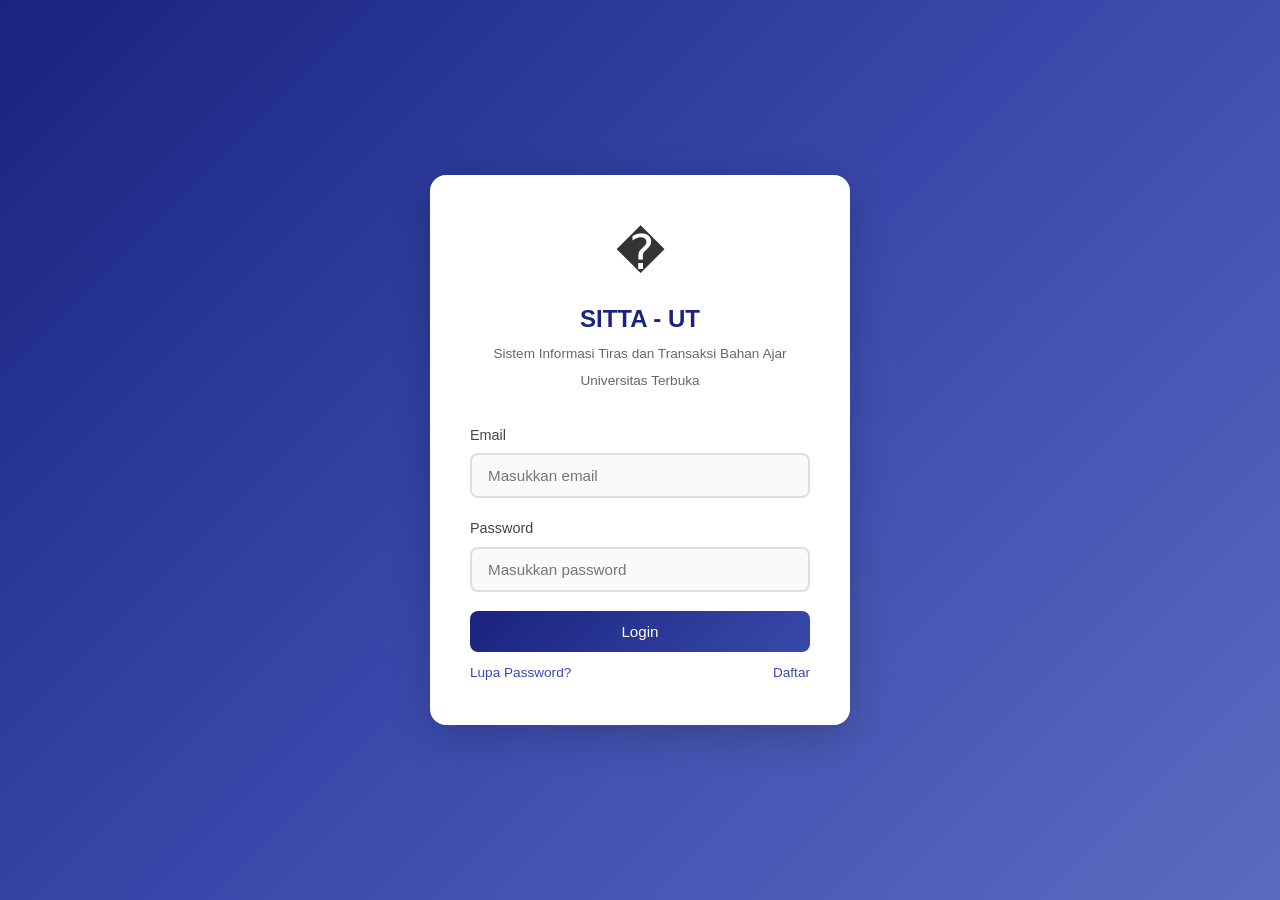
==== dashboard.html @ 1fba990d "feat(ui): implement authentication and dashboard for SITTA system Initialize the core frontend struc" ====
<!DOCTYPE html>
<html lang="id">
<head>
  <meta charset="UTF-8">
  <meta name="viewport" content="width=device-width, initial-scale=1.0">
  <title>Dashboard - SITTA Universitas Terbuka</title>
  <link rel="stylesheet" href="css/style.css">
</head>
<body>
  <header>
    <h1><span class="logo-icon">📘</span> SITTA - Universitas Terbuka</h1>
    <div class="user-info">
      <span id="displayNama">-</span>
      <button class="btn-logout" id="btnLogout">Logout</button>
    </div>
  </header>

  <div class="container">
    <div class="greeting-banner" id="greetingBanner">
      <h2 id="greetingText">Selamat ...,</h2>
      <p id="greetingNama">Selamat datang di Sistem Informasi Tiras dan Transaksi Bahan Ajar</p>
    </div>

    <div class="dashboard-grid">
      <div class="menu-card" onclick="window.location.href='stok.html'">
        <div class="menu-icon">📚</div>
        <h3>Informasi Bahan Ajar</h3>
        <p>Lihat informasi stok dan detail bahan ajar</p>
      </div>

      <div class="menu-card" onclick="window.location.href='tracking.html'">
        <div class="menu-icon">📦</div>
        <h3>Tracking Pengiriman</h3>
        <p>Lacak status pengiriman bahan ajar</p>
      </div>

      <div class="menu-card" id="menuLaporan">
        <div class="menu-icon">📊</div>
        <h3>Laporan</h3>
        <p>Lihat laporan bahan ajar</p>
        <div class="sub-menu" id="submenuLaporan">
          <a href="#" onclick="alert('Fitur Monitoring Progress DO Bahan Ajar (dalam pengembangan)'); return false;">📋 Monitoring Progress DO Bahan Ajar</a>
          <a href="#" onclick="alert('Fitur Rekap Bahan Ajar (dalam pengembangan)'); return false;">📑 Rekap Bahan Ajar</a>
        </div>
      </div>

      <div class="menu-card" onclick="alert('Fitur Histori Transaksi Bahan Ajar (dalam pengembangan)');">
        <div class="menu-icon">🕐</div>
        <h3>Histori Transaksi Bahan Ajar</h3>
        <p>Riwayat transaksi pemesanan bahan ajar</p>
      </div>
    </div>
  </div>

  <script src="js/dashboard.js"></script>
</body>
</html>
---- css/style.css ----
/* ========== RESET & GLOBAL ========== */
*, *::before, *::after {
  margin: 0;
  padding: 0;
  box-sizing: border-box;
}

body {
  font-family: 'Segoe UI', Tahoma, Geneva, Verdana, sans-serif;
  background: linear-gradient(135deg, #e8f0fe 0%, #f5f7fa 100%);
  min-height: 100vh;
  color: #333;
  line-height: 1.6;
}

a {
  text-decoration: none;
  color: inherit;
}

/* ========== HEADER ========== */
header {
  background: linear-gradient(135deg, #1a237e, #283593);
  color: white;
  padding: 1rem 2rem;
  display: flex;
  justify-content: space-between;
  align-items: center;
  box-shadow: 0 2px 10px rgba(0,0,0,0.2);
  position: sticky;
  top: 0;
  z-index: 100;
}

header h1 {
  font-size: 1.4rem;
  font-weight: 600;
  display: flex;
  align-items: center;
  gap: 10px;
}

header h1 .logo-icon {
  font-size: 1.8rem;
}

header .user-info {
  display: flex;
  align-items: center;
  gap: 15px;
  font-size: 0.9rem;
}

header .user-info span {
  opacity: 0.9;
}

.btn-logout {
  background: rgba(255,255,255,0.15);
  color: white;
  border: 1px solid rgba(255,255,255,0.3);
  padding: 0.4rem 1rem;
  border-radius: 6px;
  cursor: pointer;
  font-size: 0.85rem;
  transition: all 0.3s;
}

.btn-logout:hover {
  background: rgba(255,255,255,0.25);
}

/* ========== CONTAINER ========== */
.container {
  max-width: 1200px;
  margin: 2rem auto;
  padding: 0 1.5rem;
}

/* ========== CARD ========== */
.card {
  background: white;
  border-radius: 12px;
  padding: 2rem;
  box-shadow: 0 4px 20px rgba(0,0,0,0.08);
  margin-bottom: 1.5rem;
  border: 1px solid #e8ecf1;
}

.card-title {
  font-size: 1.3rem;
  font-weight: 600;
  color: #1a237e;
  margin-bottom: 1.5rem;
  padding-bottom: 0.8rem;
  border-bottom: 2px solid #e8ecf1;
}

/* ========== LOGIN PAGE ========== */
.login-page {
  display: flex;
  justify-content: center;
  align-items: center;
  min-height: 100vh;
  background: linear-gradient(135deg, #1a237e 0%, #3949ab 50%, #5c6bc0 100%);
  padding: 1rem;
}

.login-card {
  background: white;
  border-radius: 16px;
  padding: 2.5rem;
  width: 100%;
  max-width: 420px;
  box-shadow: 0 10px 40px rgba(0,0,0,0.2);
}

.login-card .logo-area {
  text-align: center;
  margin-bottom: 2rem;
}

.login-card .logo-area .logo-icon {
  font-size: 3rem;
}

.login-card .logo-area h2 {
  color: #1a237e;
  font-size: 1.5rem;
  margin-top: 0.5rem;
}

.login-card .logo-area p {
  color: #666;
  font-size: 0.85rem;
  margin-top: 0.3rem;
}

/* ========== FORM ========== */
.form-group {
  margin-bottom: 1.2rem;
}

.form-group label {
  display: block;
  font-weight: 500;
  margin-bottom: 0.4rem;
  font-size: 0.9rem;
  color: #444;
}

.form-group input,
.form-group select {
  width: 100%;
  padding: 0.75rem 1rem;
  border: 2px solid #ddd;
  border-radius: 8px;
  font-size: 0.95rem;
  transition: all 0.3s;
  outline: none;
  background: #fafafa;
}

.form-group input:focus,
.form-group select:focus {
  border-color: #3949ab;
  background: white;
  box-shadow: 0 0 0 3px rgba(57,73,171,0.1);
}

.form-group input.error {
  border-color: #e53935;
  background: #fff5f5;
}

/* ========== BUTTONS ========== */
.btn {
  padding: 0.75rem 1.5rem;
  border: none;
  border-radius: 8px;
  font-size: 0.95rem;
  font-weight: 500;
  cursor: pointer;
  transition: all 0.3s;
  display: inline-flex;
  align-items: center;
  gap: 8px;
}

.btn-primary {
  background: linear-gradient(135deg, #1a237e, #3949ab);
  color: white;
  width: 100%;
  justify-content: center;
}

.btn-primary:hover {
  background: linear-gradient(135deg, #283593, #5c6bc0);
  transform: translateY(-1px);
  box-shadow: 0 4px 12px rgba(26,35,126,0.3);
}

.btn-secondary {
  background: #e8ecf1;
  color: #444;
}

.btn-secondary:hover {
  background: #d5dbe3;
}

.btn-success {
  background: linear-gradient(135deg, #2e7d32, #43a047);
  color: white;
}

.btn-success:hover {
  background: linear-gradient(135deg, #388e3c, #66bb6a);
  transform: translateY(-1px);
}

.btn-danger {
  background: linear-gradient(135deg, #c62828, #e53935);
  color: white;
}

.btn-danger:hover {
  background: linear-gradient(135deg, #d32f2f, #ef5350);
  transform: translateY(-1px);
}

.btn-sm {
  padding: 0.4rem 1rem;
  font-size: 0.85rem;
}

.btn-link {
  background: none;
  border: none;
  color: #3949ab;
  cursor: pointer;
  font-size: 0.85rem;
  padding: 0.3rem 0;
}

.btn-link:hover {
  text-decoration: underline;
  color: #1a237e;
}

.form-actions {
  display: flex;
  justify-content: space-between;
  align-items: center;
  margin-top: 0.5rem;
}

/* ========== MODAL ========== */
.modal-overlay {
  display: none;
  position: fixed;
  top: 0;
  left: 0;
  width: 100%;
  height: 100%;
  background: rgba(0,0,0,0.5);
  backdrop-filter: blur(4px);
  z-index: 1000;
  justify-content: center;
  align-items: center;
}

.modal-overlay.active {
  display: flex;
}

.modal-box {
  background: white;
  border-radius: 16px;
  padding: 2rem;
  width: 90%;
  max-width: 450px;
  box-shadow: 0 20px 60px rgba(0,0,0,0.3);
  animation: modalFadeIn 0.3s ease;
  max-height: 90vh;
  overflow-y: auto;
}

@keyframes modalFadeIn {
  from {
    opacity: 0;
    transform: scale(0.9) translateY(-20px);
  }
  to {
    opacity: 1;
    transform: scale(1) translateY(0);
  }
}

.modal-header {
  display: flex;
  justify-content: space-between;
  align-items: center;
  margin-bottom: 1.5rem;
  padding-bottom: 0.8rem;
  border-bottom: 2px solid #e8ecf1;
}

.modal-header h3 {
  font-size: 1.2rem;
  color: #1a237e;
}

.modal-close {
  background: none;
  border: none;
  font-size: 1.5rem;
  cursor: pointer;
  color: #999;
  padding: 0.2rem;
  line-height: 1;
  transition: color 0.3s;
}

.modal-close:hover {
  color: #333;
}

/* ========== DASHBOARD ========== */
.dashboard-grid {
  display: grid;
  grid-template-columns: repeat(auto-fit, minmax(280px, 1fr));
  gap: 1.5rem;
}

.menu-card {
  background: white;
  border-radius: 12px;
  padding: 2rem;
  text-align: center;
  box-shadow: 0 4px 15px rgba(0,0,0,0.06);
  border: 1px solid #e8ecf1;
  cursor: pointer;
  transition: all 0.3s ease;
}

.menu-card:hover {
  transform: translateY(-4px);
  box-shadow: 0 8px 25px rgba(26,35,126,0.15);
  border-color: #3949ab;
}

.menu-card .menu-icon {
  font-size: 2.5rem;
  margin-bottom: 1rem;
}

.menu-card h3 {
  color: #1a237e;
  font-size: 1.1rem;
  margin-bottom: 0.5rem;
}

.menu-card p {
  color: #777;
  font-size: 0.85rem;
}

.menu-card .sub-menu {
  margin-top: 1rem;
  padding-top: 1rem;
  border-top: 1px solid #e8ecf1;
  display: none;
}

.menu-card .sub-menu.active {
  display: block;
}

.menu-card .sub-menu a {
  display: block;
  padding: 0.6rem 1rem;
  color: #3949ab;
  border-radius: 6px;
  transition: background 0.3s;
  text-align: left;
}

.menu-card .sub-menu a:hover {
  background: #e8f0fe;
}

.greeting-banner {
  background: linear-gradient(135deg, #1a237e, #3949ab);
  color: white;
  border-radius: 12px;
  padding: 2rem;
  margin-bottom: 2rem;
  box-shadow: 0 4px 15px rgba(26,35,126,0.2);
}

.greeting-banner h2 {
  font-size: 1.8rem;
  font-weight: 600;
  margin-bottom: 0.3rem;
}

.greeting-banner p {
  opacity: 0.9;
  font-size: 1rem;
}

/* ========== TABLE ========== */
.table-container {
  overflow-x: auto;
}

table {
  width: 100%;
  border-collapse: collapse;
  font-size: 0.9rem;
}

table thead {
  background: linear-gradient(135deg, #1a237e, #283593);
  color: white;
}

table th {
  padding: 0.8rem 1rem;
  text-align: left;
  font-weight: 500;
  white-space: nowrap;
}

table td {
  padding: 0.75rem 1rem;
  border-bottom: 1px solid #e8ecf1;
}

table tbody tr:hover {
  background: #f5f7fa;
}

table tbody tr:nth-child(even) {
  background: #fafbfc;
}

table tbody tr:nth-child(even):hover {
  background: #f0f2f5;
}

/* ========== BADGE ========== */
.badge {
  display: inline-block;
  padding: 0.25rem 0.75rem;
  border-radius: 20px;
  font-size: 0.8rem;
  font-weight: 500;
}

.badge-diproses {
  background: #fff3e0;
  color: #e65100;
}

.badge-dikirim {
  background: #e3f2fd;
  color: #1565c0;
}

.badge-sampai {
  background: #e8f5e9;
  color: #2e7d32;
}

/* ========== PROGRESS BAR ========== */
.progress-container {
  margin: 1rem 0;
}

.progress-bar {
  height: 12px;
  background: #e8ecf1;
  border-radius: 10px;
  overflow: hidden;
  margin-top: 0.5rem;
}

.progress-fill {
  height: 100%;
  border-radius: 10px;
  transition: width 0.5s ease;
}

.progress-diproses {
  width: 33%;
  background: linear-gradient(90deg, #ff9800, #ffb74d);
}

.progress-dikirim {
  width: 66%;
  background: linear-gradient(90deg, #1976d2, #42a5f5);
}

.progress-sampai {
  width: 100%;
  background: linear-gradient(90deg, #388e3c, #66bb6a);
}

.progress-labels {
  display: flex;
  justify-content: space-between;
  font-size: 0.75rem;
  color: #888;
  margin-top: 0.3rem;
}

.progress-labels span.active {
  color: #1a237e;
  font-weight: 600;
}

/* ========== TRACKING RESULT ========== */
.tracking-result {
  display: none;
  margin-top: 1.5rem;
}

.tracking-result.active {
  display: block;
}

.detail-grid {
  display: grid;
  grid-template-columns: repeat(auto-fit, minmax(200px, 1fr));
  gap: 1rem;
  margin-top: 1rem;
}

.detail-item {
  padding: 1rem;
  background: #f5f7fa;
  border-radius: 8px;
}

.detail-item .label {
  font-size: 0.8rem;
  color: #888;
  margin-bottom: 0.3rem;
}

.detail-item .value {
  font-size: 1rem;
  font-weight: 500;
  color: #333;
}

/* ========== SEARCH BAR ========== */
.search-bar {
  display: flex;
  gap: 1rem;
  margin-bottom: 1.5rem;
}

.search-bar input {
  flex: 1;
  padding: 0.75rem 1rem;
  border: 2px solid #ddd;
  border-radius: 8px;
  font-size: 0.95rem;
  outline: none;
  transition: all 0.3s;
}

.search-bar input:focus {
  border-color: #3949ab;
  box-shadow: 0 0 0 3px rgba(57,73,171,0.1);
}

.search-bar .btn {
  flex-shrink: 0;
}

/* ========== ADD STOK FORM ========== */
.add-stok-form {
  display: none;
  grid-template-columns: repeat(auto-fit, minmax(150px, 1fr));
  gap: 1rem;
  padding: 1rem;
  background: #f5f7fa;
  border-radius: 8px;
  margin-bottom: 1rem;
  align-items: end;
}

.add-stok-form.active {
  display: grid;
}

.add-stok-form .form-group {
  margin-bottom: 0;
}

/* ========== ALERT ========== */
.alert {
  padding: 1rem;
  border-radius: 8px;
  margin-bottom: 1rem;
  display: flex;
  align-items: center;
  gap: 10px;
  font-size: 0.9rem;
}

.alert-danger {
  background: #ffebee;
  color: #c62828;
  border: 1px solid #ffcdd2;
}

.alert-success {
  background: #e8f5e9;
  color: #2e7d32;
  border: 1px solid #c8e6c9;
}

.alert-info {
  background: #e3f2fd;
  color: #1565c0;
  border: 1px solid #bbdefb;
}

/* ========== BACK LINK ========== */
.back-link {
  display: inline-flex;
  align-items: center;
  gap: 5px;
  color: #3949ab;
  font-size: 0.9rem;
  margin-bottom: 1rem;
  transition: color 0.3s;
}

.back-link:hover {
  color: #1a237e;
}

/* ========== EMPTY STATE ========== */
.empty-state {
  text-align: center;
  padding: 3rem 1rem;
  color: #999;
}

.empty-state .empty-icon {
  font-size: 3rem;
  margin-bottom: 1rem;
}

/* ========== RESPONSIVE ========== */
@media (max-width: 768px) {
  header {
    padding: 0.8rem 1rem;
    flex-direction: column;
    gap: 0.5rem;
    text-align: center;
  }

  header h1 {
    font-size: 1.1rem;
  }

  .container {
    padding: 0 1rem;
    margin: 1rem auto;
  }

  .card {
    padding: 1.2rem;
  }

  .login-card {
    padding: 1.5rem;
  }

  .dashboard-grid {
    grid-template-columns: 1fr;
  }

  .search-bar {
    flex-direction: column;
  }

  .add-stok-form {
    grid-template-columns: 1fr;
  }

  .detail-grid {
    grid-template-columns: 1fr 1fr;
  }

  .greeting-banner h2 {
    font-size: 1.3rem;
  }
}

@media (max-width: 480px) {
  .detail-grid {
    grid-template-columns: 1fr;
  }
}
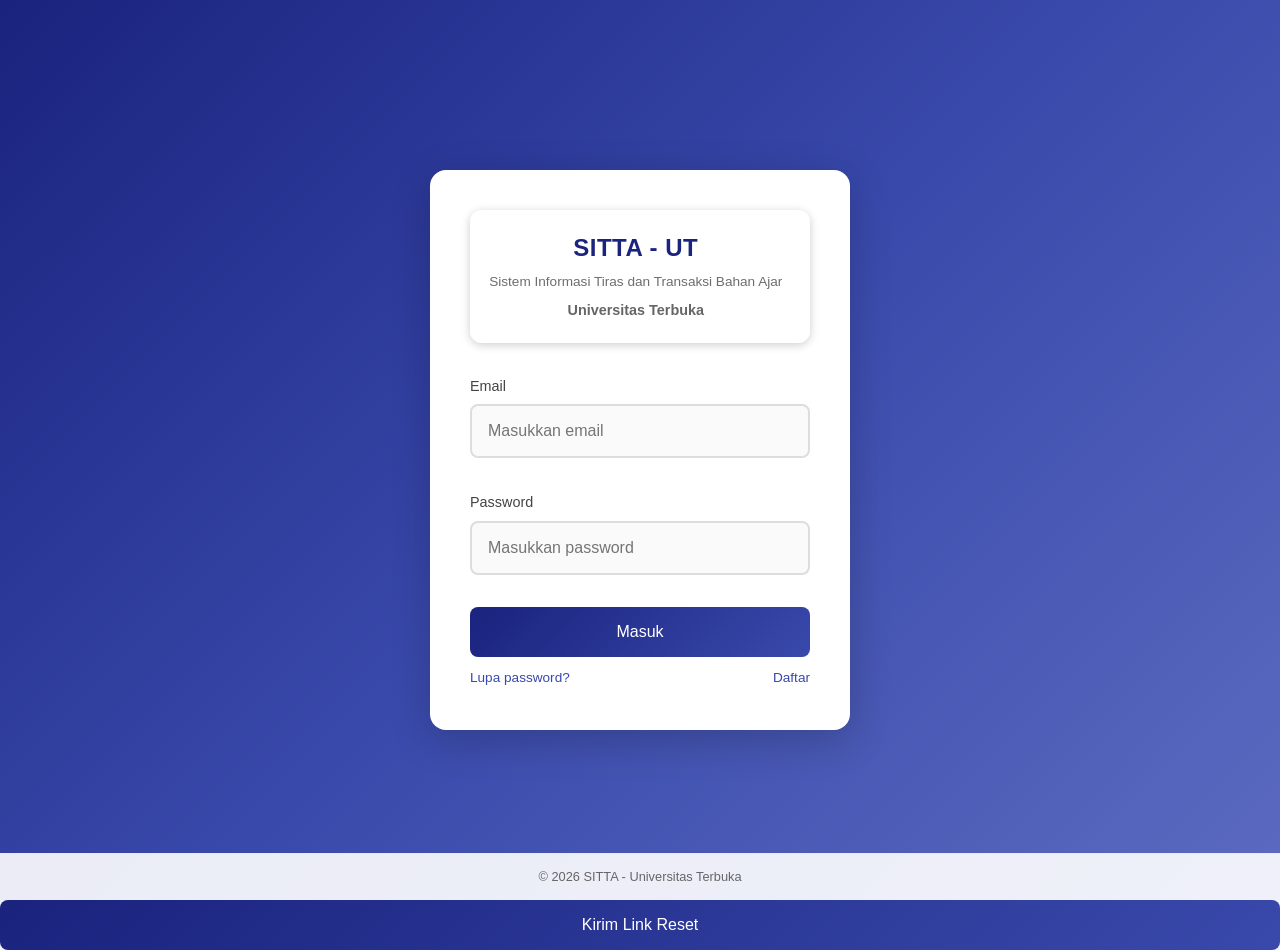
==== commit 0e04121c: "feat(ui): enhance user interface and implement dark mode - Implement dark mode toggle with localStor" ====
--- a/dashboard.html
+++ b/dashboard.html
@@ -6,51 +6,56 @@
   <title>Dashboard - SITTA Universitas Terbuka</title>
   <link rel="stylesheet" href="css/style.css">
 </head>
-<body>
+<body class="dark-mode-ready">
   <header>
     <h1><span class="logo-icon">📘</span> SITTA - Universitas Terbuka</h1>
-    <div class="user-info">
+    <nav class="user-info">
       <span id="displayNama">-</span>
+      <button class="btn-icon" id="btnDarkMode" title="Mode Gelap">🌙</button>
       <button class="btn-logout" id="btnLogout">Logout</button>
-    </div>
+    </nav>
   </header>
 
-  <div class="container">
-    <div class="greeting-banner" id="greetingBanner">
+  <main class="container">
+    <section class="greeting-banner" id="greetingBanner">
       <h2 id="greetingText">Selamat ...,</h2>
       <p id="greetingNama">Selamat datang di Sistem Informasi Tiras dan Transaksi Bahan Ajar</p>
-    </div>
+    </section>
 
-    <div class="dashboard-grid">
-      <div class="menu-card" onclick="window.location.href='stok.html'">
+    <section class="dashboard-grid" id="menuGrid">
+      <article class="menu-card" onclick="window.location.href='stok.html'" tabindex="0" role="button" aria-label="Informasi Bahan Ajar">
         <div class="menu-icon">📚</div>
         <h3>Informasi Bahan Ajar</h3>
         <p>Lihat informasi stok dan detail bahan ajar</p>
-      </div>
+      </article>
 
-      <div class="menu-card" onclick="window.location.href='tracking.html'">
+      <article class="menu-card" onclick="window.location.href='tracking.html'" tabindex="0" role="button" aria-label="Tracking Pengiriman">
         <div class="menu-icon">📦</div>
         <h3>Tracking Pengiriman</h3>
         <p>Lacak status pengiriman bahan ajar</p>
-      </div>
+      </article>
 
-      <div class="menu-card" id="menuLaporan">
+      <article class="menu-card" id="menuLaporan" tabindex="0" role="button" aria-label="Laporan">
         <div class="menu-icon">📊</div>
         <h3>Laporan</h3>
         <p>Lihat laporan bahan ajar</p>
-        <div class="sub-menu" id="submenuLaporan">
+        <nav class="sub-menu" id="submenuLaporan">
           <a href="#" onclick="alert('Fitur Monitoring Progress DO Bahan Ajar (dalam pengembangan)'); return false;">📋 Monitoring Progress DO Bahan Ajar</a>
           <a href="#" onclick="alert('Fitur Rekap Bahan Ajar (dalam pengembangan)'); return false;">📑 Rekap Bahan Ajar</a>
-        </div>
-      </div>
+        </nav>
+      </article>
 
-      <div class="menu-card" onclick="alert('Fitur Histori Transaksi Bahan Ajar (dalam pengembangan)');">
+      <article class="menu-card" onclick="alert('Fitur Histori Transaksi Bahan Ajar (dalam pengembangan)');" tabindex="0" role="button" aria-label="Histori Transaksi">
         <div class="menu-icon">🕐</div>
         <h3>Histori Transaksi Bahan Ajar</h3>
         <p>Riwayat transaksi pemesanan bahan ajar</p>
-      </div>
-    </div>
-  </div>
+      </article>
+    </section>
+  </main>
+
+  <footer class="app-footer">
+    <p>&copy; 2026 SITTA - Universitas Terbuka</p>
+  </footer>
 
   <script src="js/dashboard.js"></script>
 </body>
--- a/css/style.css
+++ b/css/style.css
@@ -118,6 +118,30 @@
 .login-card .logo-area {
   text-align: center;
   margin-bottom: 2rem;
+  background: rgba(255,255,255,0.95);
+  padding: 1.2rem;
+  border-radius: 12px;
+}
+
+.login-card .logo-area .logo-content h2 {
+  font-size: 1.5rem;
+  font-weight: 700;
+  margin: 0 0 0.3rem 0;
+  letter-spacing: 0.5px;
+}
+
+.login-card .logo-area .logo-content p {
+  font-size: 0.85rem;
+  margin: 0.25rem 0;
+  opacity: 0.95;
+  line-height: 1.4;
+}
+
+.login-card .logo-area .logo-content .subtitle {
+  margin-top: 0.5rem;
+  font-size: 0.9rem;
+  font-weight: 600;
+  opacity: 1;
 }
 
 .login-card .logo-area .logo-icon {
@@ -138,7 +162,7 @@
 
 /* ========== FORM ========== */
 .form-group {
-  margin-bottom: 1.2rem;
+  margin-bottom: 0.75rem;
 }
 
 .form-group label {
@@ -152,10 +176,10 @@
 .form-group input,
 .form-group select {
   width: 100%;
-  padding: 0.75rem 1rem;
+  padding: 1rem 1rem;
   border: 2px solid #ddd;
   border-radius: 8px;
-  font-size: 0.95rem;
+  font-size: 1rem;
   transition: all 0.3s;
   outline: none;
   background: #fafafa;
@@ -175,10 +199,10 @@
 
 /* ========== BUTTONS ========== */
 .btn {
-  padding: 0.75rem 1.5rem;
+  padding: 1rem 1.5rem;
   border: none;
   border-radius: 8px;
-  font-size: 0.95rem;
+  font-size: 1rem;
   font-weight: 500;
   cursor: pointer;
   transition: all 0.3s;
@@ -301,29 +325,42 @@
   display: flex;
   justify-content: space-between;
   align-items: center;
-  margin-bottom: 1.5rem;
-  padding-bottom: 0.8rem;
-  border-bottom: 2px solid #e8ecf1;
+  margin-bottom: 0;
+  padding: 1.2rem 1.5rem;
+  background: linear-gradient(135deg, #1a237e, #283593);
+  border-radius: 16px 16px 0 0;
+  border-bottom: 3px solid #3949ab;
 }
 
 .modal-header h3 {
-  font-size: 1.2rem;
-  color: #1a237e;
+  font-size: 1.3rem;
+  color: white;
+  font-weight: 600;
+  margin: 0;
+  letter-spacing: 0.3px;
+  text-shadow: 0 1px 2px rgba(0,0,0,0.2);
 }
 
 .modal-close {
-  background: none;
-  border: none;
-  font-size: 1.5rem;
+  background: rgba(255,255,255,0.15);
+  border: 1px solid rgba(255,255,255,0.3);
+  font-size: 1.4rem;
   cursor: pointer;
-  color: #999;
-  padding: 0.2rem;
+  color: white;
+  padding: 0.4rem 0.7rem;
   line-height: 1;
-  transition: color 0.3s;
+  border-radius: 8px;
+  transition: all 0.3s;
 }
 
 .modal-close:hover {
-  color: #333;
+  background: rgba(255,255,255,0.25);
+  border-color: rgba(255,255,255,0.5);
+}
+
+/* Modal form spacing */
+.modal-box form {
+  padding-top: 1.5rem;
 }
 
 /* ========== DASHBOARD ========== */
@@ -580,6 +617,7 @@
 
 .search-bar .btn {
   flex-shrink: 0;
+  width: auto;
 }
 
 /* ========== ADD STOK FORM ========== */
@@ -658,6 +696,418 @@
   margin-bottom: 1rem;
 }
 
+/* ========== STUDENT INFO CARD ========== */
+.student-info-card {
+  background: linear-gradient(135deg, #1a237e, #283593);
+  color: white;
+  border-radius: 12px;
+  padding: 1.2rem 1.5rem;
+  margin-bottom: 1.5rem;
+}
+
+.student-info-row {
+  display: flex;
+  justify-content: space-between;
+  padding: 0.5rem 0;
+  border-bottom: 1px solid rgba(255,255,255,0.1);
+}
+
+.student-info-row:last-child {
+  border-bottom: none;
+}
+
+.student-info-row .info-label {
+  font-size: 0.85rem;
+  opacity: 0.85;
+}
+
+.student-info-row .info-value {
+  font-size: 0.9rem;
+  font-weight: 500;
+  text-align: right;
+}
+
+/* ========== LOCATION ARROW ========== */
+.location-arrow {
+  display: flex;
+  align-items: center;
+  justify-content: center;
+  gap: 1rem;
+  padding: 1rem;
+  background: #e8f0fe;
+  border-radius: 10px;
+  margin-bottom: 1.5rem;
+  font-weight: 600;
+}
+
+.location-arrow .location-from,
+.location-arrow .location-to {
+  font-size: 0.95rem;
+  color: #1a237e;
+}
+
+.location-arrow .arrow-symbol {
+  font-size: 1.5rem;
+  color: #3949ab;
+}
+
+/* ========== TIMELINE ========== */
+.section-subtitle {
+  font-size: 1rem;
+  font-weight: 600;
+  color: #1a237e;
+  margin-bottom: 1rem;
+}
+
+.timeline-container {
+  margin-bottom: 1.5rem;
+}
+
+.timeline {
+  position: relative;
+  padding-left: 2rem;
+}
+
+.timeline::before {
+  content: '';
+  position: absolute;
+  left: 8px;
+  top: 0;
+  bottom: 0;
+  width: 2px;
+  background: #ddd;
+}
+
+.timeline-item {
+  position: relative;
+  padding-bottom: 1.5rem;
+  display: flex;
+  gap: 1rem;
+}
+
+.timeline-item:last-child {
+  padding-bottom: 0;
+}
+
+.timeline-dot {
+  position: absolute;
+  left: -2rem;
+  top: 0.25rem;
+  width: 18px;
+  height: 18px;
+  border-radius: 50%;
+  background: #ddd;
+  border: 3px solid white;
+  z-index: 1;
+  flex-shrink: 0;
+}
+
+.timeline-item.active .timeline-dot {
+  background: #3949ab;
+  box-shadow: 0 0 0 3px rgba(57,73,171,0.2);
+}
+
+.timeline-content {
+  flex: 1;
+}
+
+.timeline-lokasi {
+  font-size: 0.9rem;
+  font-weight: 500;
+  color: #333;
+}
+
+.timeline-waktu {
+  font-size: 0.8rem;
+  color: #888;
+  margin-top: 0.2rem;
+}
+
+/* ========== SECTION TITLE ========== */
+.section-subtitle {
+  font-size: 1rem;
+  font-weight: 600;
+  color: #1a237e;
+  margin-bottom: 1rem;
+}
+
+/* ========== ERROR TEXT ========== */
+.error-text {
+  display: block;
+  color: #e53935;
+  font-size: 0.78rem;
+  margin-top: 0.3rem;
+  min-height: 1rem;
+}
+
+/* ========== BTN ICON ========== */
+.btn-icon {
+  background: rgba(255,255,255,0.15);
+  border: 1px solid rgba(255,255,255,0.3);
+  color: white;
+  width: 36px;
+  height: 36px;
+  border-radius: 50%;
+  cursor: pointer;
+  font-size: 1.1rem;
+  display: flex;
+  align-items: center;
+  justify-content: center;
+  transition: all 0.3s;
+}
+
+.btn-icon:hover {
+  background: rgba(255,255,255,0.25);
+  transform: scale(1.1);
+}
+
+/* ========== APP FOOTER ========== */
+.app-footer {
+  position: fixed;
+  bottom: 0;
+  width: 100%;
+  text-align: center;
+  padding: 0.8rem;
+  color: #666;
+  font-size: 0.8rem;
+  background: rgba(255,255,255,0.9);
+  border-top: 1px solid #e8ecf1;
+  z-index: 1000;
+}
+
+/* ========== STOK TOOLBAR ========== */
+.stok-toolbar {
+  display: flex;
+  gap: 1rem;
+  margin-bottom: 1.5rem;
+  align-items: center;
+  flex-wrap: wrap;
+}
+
+.search-input {
+  flex: 1;
+  padding: 0.65rem 1rem;
+  border: 2px solid #ddd;
+  border-radius: 8px;
+  font-size: 0.9rem;
+  outline: none;
+  transition: all 0.3s;
+  min-width: 200px;
+}
+
+.search-input:focus {
+  border-color: #3949ab;
+  box-shadow: 0 0 0 3px rgba(57,73,171,0.1);
+}
+
+.stok-count {
+  font-size: 0.85rem;
+  color: #888;
+  white-space: nowrap;
+}
+
+/* ========== DARK MODE ========== */
+body.dark-mode {
+  background: #1a1a2e;
+  color: #e0e0e0;
+}
+
+body.dark-mode .card,
+body.dark-mode .login-card,
+body.dark-mode .menu-card {
+  background: #16213e;
+  border-color: #0f3460;
+  color: #e0e0e0;
+}
+
+body.dark-mode .card-title {
+  color: #90caf9;
+  border-bottom-color: #0f3460;
+}
+
+body.dark-mode .form-group input,
+body.dark-mode .form-group select,
+body.dark-mode .search-input,
+body.dark-mode .search-bar input {
+  background: #1a1a2e;
+  border-color: #0f3460;
+  color: #e0e0e0;
+}
+
+body.dark-mode .form-group input:focus,
+body.dark-mode .form-group select:focus,
+body.dark-mode .search-input:focus,
+body.dark-mode .search-bar input:focus {
+  border-color: #64b5f6;
+  background: #1a1a2e;
+}
+
+body.dark-mode table tbody tr:nth-child(even) {
+  background: #1a1a3e;
+}
+
+body.dark-mode table tbody tr:hover,
+body.dark-mode table tbody tr:nth-child(even):hover {
+  background: #1a2a4e;
+}
+
+body.dark-mode table td {
+  border-bottom-color: #0f3460;
+}
+
+body.dark-mode .detail-item {
+  background: #1a1a2e;
+}
+
+body.dark-mode .detail-item .value {
+  color: #e0e0e0;
+}
+
+body.dark-mode .location-arrow {
+  background: #0f3460;
+}
+
+body.dark-mode .location-arrow .location-from,
+body.dark-mode .location-arrow .location-to {
+  color: #90caf9;
+}
+
+body.dark-mode .location-arrow .arrow-symbol {
+  color: #64b5f6;
+}
+
+body.dark-mode .add-stok-form {
+  background: #1a1a3e;
+}
+
+body.dark-mode .modal-box {
+  background: #16213e;
+  color: #e0e0e0;
+}
+
+body.dark-mode .modal-header h3 {
+  color: #90caf9;
+}
+
+body.dark-mode .modal-header {
+  border-bottom-color: #0f3460;
+}
+
+body.dark-mode .app-footer {
+  background: #16213e;
+  border-top-color: #0f3460;
+  color: #888;
+}
+
+body.dark-mode .greeting-banner {
+  background: linear-gradient(135deg, #0f3460, #1a237e);
+}
+
+body.dark-mode table thead {
+  background: linear-gradient(135deg, #0f3460, #1a237e);
+}
+
+body.dark-mode .student-info-card {
+  background: linear-gradient(135deg, #0f3460, #16213e);
+}
+
+body.dark-mode .login-page {
+  background: linear-gradient(135deg, #0d0d2b 0%, #1a1a3e 50%, #16213e 100%);
+}
+
+body.dark-mode .logo-area p {
+  color: #aaa;
+}
+
+body.dark-mode .form-group label {
+  color: #ccc;
+}
+
+body.dark-mode .btn-secondary {
+  background: #1a1a3e;
+  color: #ccc;
+}
+
+body.dark-mode .btn-secondary:hover {
+  background: #2a2a4e;
+}
+
+body.dark-mode .back-link {
+  color: #64b5f6;
+}
+
+body.dark-mode .back-link:hover {
+  color: #90caf9;
+}
+
+body.dark-mode .greeting-banner p {
+  opacity: 0.8;
+}
+
+body.dark-mode .timeline::before {
+  background: #0f3460;
+}
+
+body.dark-mode .timeline-lokasi {
+  color: #ccc;
+}
+
+body.dark-mode .timeline-waktu {
+  color: #888;
+}
+
+body.dark-mode .timeline-dot {
+  background: #0f3460;
+  border-color: #16213e;
+}
+
+body.dark-mode .menu-card h3 {
+  color: #90caf9;
+}
+
+body.dark-mode .menu-card p {
+  color: #aaa;
+}
+
+body.dark-mode .menu-card .sub-menu a {
+  color: #64b5f6;
+}
+
+body.dark-mode .menu-card .sub-menu a:hover {
+  background: #1a2a4e;
+}
+
+/* ========== ENTRANCE ANIMATIONS ========== */
+.menu-card {
+  animation: fadeInUp 0.5s ease forwards;
+  opacity: 0;
+}
+
+.menu-card:nth-child(1) { animation-delay: 0.1s; }
+.menu-card:nth-child(2) { animation-delay: 0.2s; }
+.menu-card:nth-child(3) { animation-delay: 0.3s; }
+.menu-card:nth-child(4) { animation-delay: 0.4s; }
+
+@keyframes fadeInUp {
+  from {
+    opacity: 0;
+    transform: translateY(20px);
+  }
+  to {
+    opacity: 1;
+    transform: translateY(0);
+  }
+}
+
+.badge, .progress-fill {
+  animation: fadeIn 0.4s ease;
+}
+
+@keyframes fadeIn {
+  from { opacity: 0; }
+  to { opacity: 1; }
+}
+
 /* ========== RESPONSIVE ========== */
 @media (max-width: 768px) {
   header {
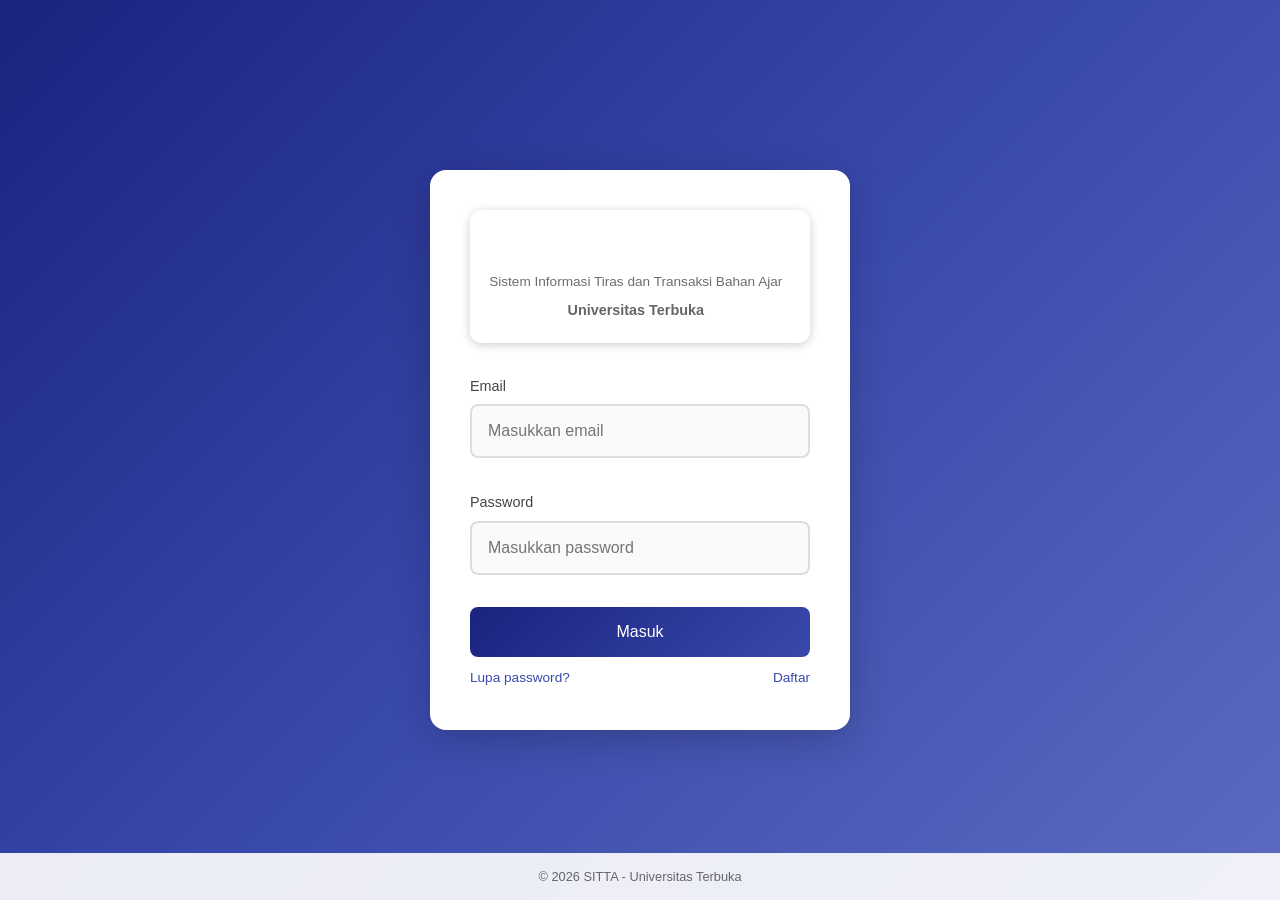
==== commit 55c610b2: "fix(stok): restore add stock form and table, add internal CSS example" ====
--- a/dashboard.html
+++ b/dashboard.html
@@ -5,10 +5,30 @@
   <meta name="viewport" content="width=device-width, initial-scale=1.0">
   <title>Dashboard - SITTA Universitas Terbuka</title>
   <link rel="stylesheet" href="css/style.css">
+  <!-- Contoh Penerapan Internal CSS (Sesuai Kriteria Penilaian CSS Tugas 1 UT: External, Internal, Inline) -->
+  <style>
+    .portal-tag {
+      display: inline-block;
+      font-size: 0.75rem;
+      padding: 0.2rem 0.65rem;
+      border-radius: 9999px;
+      background: rgba(30, 58, 138, 0.12);
+      color: #1e3a8a;
+      font-weight: 600;
+      margin-left: 0.5rem;
+      vertical-align: middle;
+      border: 1px solid rgba(30, 58, 138, 0.2);
+    }
+    body.dark-mode .portal-tag {
+      background: rgba(96, 165, 250, 0.2);
+      color: #93c5fd;
+      border-color: rgba(96, 165, 250, 0.3);
+    }
+  </style>
 </head>
 <body class="dark-mode-ready">
   <header>
-    <h1><span class="logo-icon">📘</span> SITTA - Universitas Terbuka</h1>
+    <h1><span class="logo-icon">📘</span> SITTA - Universitas Terbuka <span class="portal-tag">UT Daerah</span></h1>
     <nav class="user-info">
       <span id="displayNama">-</span>
       <button class="btn-icon" id="btnDarkMode" title="Mode Gelap">🌙</button>
--- a/css/style.css
+++ b/css/style.css
@@ -91,7 +91,7 @@
   font-size: 1.3rem;
   font-weight: 600;
   color: #1a237e;
-  margin-bottom: 1.5rem;
+  margin: 0 0 1.5rem 0;
   padding-bottom: 0.8rem;
   border-bottom: 2px solid #e8ecf1;
 }
@@ -123,7 +123,7 @@
   border-radius: 12px;
 }
 
-.login-card .logo-area .logo-content h2 {
+.login-card .logo-area .logo-content h1 {
   font-size: 1.5rem;
   font-weight: 700;
   margin: 0 0 0.3rem 0;
@@ -209,6 +209,22 @@
   display: inline-flex;
   align-items: center;
   gap: 8px;
+}
+
+.btn-icon {
+  background: rgba(255,255,255,0.15);
+  border: 1px solid rgba(255,255,255,0.3);
+  color: white;
+  padding: 0.5rem 1rem;
+  border-radius: 8px;
+  cursor: pointer;
+  font-size: 1rem;
+  transition: all 0.3s;
+}
+
+.btn-icon:hover {
+  background: rgba(255,255,255,0.25);
+  border-color: rgba(255,255,255,0.5);
 }
 
 .btn-primary {
@@ -602,12 +618,13 @@
 
 .search-bar input {
   flex: 1;
-  padding: 0.75rem 1rem;
+  padding: 1rem 1rem;
   border: 2px solid #ddd;
   border-radius: 8px;
-  font-size: 0.95rem;
+  font-size: 1rem;
   outline: none;
   transition: all 0.3s;
+  background: #fafafa;
 }
 
 .search-bar input:focus {
@@ -618,6 +635,37 @@
 .search-bar .btn {
   flex-shrink: 0;
   width: auto;
+}
+
+/* ========== STOK TOOLBAR ========== */
+.stok-toolbar {
+  display: flex;
+  gap: 1rem;
+  margin-bottom: 1rem;
+  align-items: center;
+}
+
+.search-input {
+  flex: 1;
+  padding: 1rem 1rem;
+  border: 2px solid #ddd;
+  border-radius: 8px;
+  font-size: 1rem;
+  outline: none;
+  transition: all 0.3s;
+  background: #fafafa;
+}
+
+.search-input:focus {
+  border-color: #3949ab;
+  background: white;
+  box-shadow: 0 0 0 3px rgba(57,73,171,0.1);
+}
+
+.stok-count {
+  font-size: 0.85rem;
+  color: #666;
+  white-space: nowrap;
 }
 
 /* ========== ADD STOK FORM ========== */
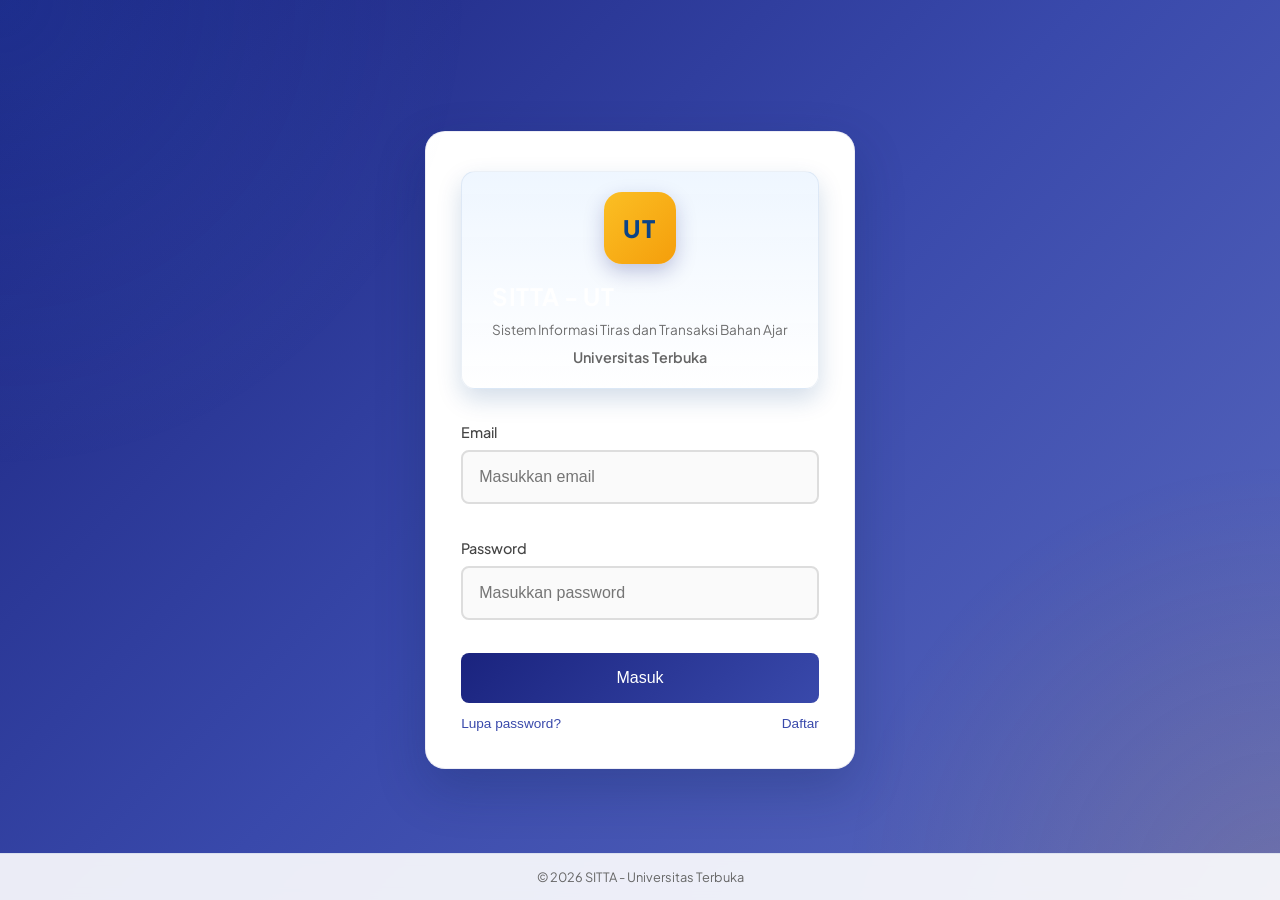
==== commit f73a37c3: "style(ui): revamp UI styling and replace emoji icons with branded UT marks Apply comprehensive visua" ====
--- a/dashboard.html
+++ b/dashboard.html
@@ -28,7 +28,7 @@
 </head>
 <body class="dark-mode-ready">
   <header>
-    <h1><span class="logo-icon">📘</span> SITTA - Universitas Terbuka <span class="portal-tag">UT Daerah</span></h1>
+    <h1><span class="brand-mark">UT</span> SITTA - Universitas Terbuka <span class="portal-tag">UT Daerah</span></h1>
     <nav class="user-info">
       <span id="displayNama">-</span>
       <button class="btn-icon" id="btnDarkMode" title="Mode Gelap">🌙</button>
--- a/css/style.css
+++ b/css/style.css
@@ -1,4 +1,23 @@
-/* ========== RESET & GLOBAL ========== */
+/* ========== IMPORT FONTS ========== */
+@import url('https://fonts.googleapis.com/css2?family=Plus+Jakarta+Sans:wght@300;400;500;600;700;800&display=swap');
+
+/* ========== RESET & GLOBAL VARIABLES ========== */
+:root {
+  --primary: #0b4387;
+  --primary-dark: #072c5b;
+  --primary-light: #1e5ba8;
+  --accent: #f59e0b;
+  --accent-hover: #d97706;
+  --bg-main: linear-gradient(135deg, #f0f5fd 0%, #e9eff8 50%, #f4f7fc 100%);
+  --bg-card: #ffffff;
+  --text-main: #1e293b;
+  --text-muted: #64748b;
+  --border-color: #e2e8f0;
+  --shadow-sm: 0 1px 3px rgba(0,0,0,0.06), 0 1px 2px rgba(0,0,0,0.04);
+  --shadow-md: 0 4px 16px -2px rgba(11,67,135,0.08), 0 2px 6px -1px rgba(0,0,0,0.04);
+  --shadow-lg: 0 12px 32px -4px rgba(11,67,135,0.12), 0 4px 12px -2px rgba(0,0,0,0.06);
+}
+
 *, *::before, *::after {
   margin: 0;
   padding: 0;
@@ -6,11 +25,21 @@
 }
 
 body {
-  font-family: 'Segoe UI', Tahoma, Geneva, Verdana, sans-serif;
-  background: linear-gradient(135deg, #e8f0fe 0%, #f5f7fa 100%);
+  font-family: 'Plus Jakarta Sans', -apple-system, BlinkMacSystemFont, 'Segoe UI', Roboto, sans-serif;
+  background: var(--bg-main);
   min-height: 100vh;
-  color: #333;
+  color: var(--text-main);
   line-height: 1.6;
+  background-attachment: fixed;
+}
+
+body::before {
+  content: "";
+  position: fixed;
+  inset: 0;
+  background: radial-gradient(circle at top left, rgba(59,130,246,0.12), transparent 30%),
+              radial-gradient(circle at bottom right, rgba(245,158,11,0.12), transparent 28%);
+  pointer-events: none;
 }
 
 a {
@@ -20,28 +49,59 @@
 
 /* ========== HEADER ========== */
 header {
-  background: linear-gradient(135deg, #1a237e, #283593);
+  background: linear-gradient(135deg, #102a69 0%, #1a237e 45%, #2d4bc6 100%);
   color: white;
   padding: 1rem 2rem;
   display: flex;
   justify-content: space-between;
   align-items: center;
-  box-shadow: 0 2px 10px rgba(0,0,0,0.2);
+  box-shadow: 0 10px 24px rgba(11, 67, 135, 0.18);
   position: sticky;
   top: 0;
   z-index: 100;
+  border-bottom: 1px solid rgba(255,255,255,0.15);
 }
 
 header h1 {
   font-size: 1.4rem;
-  font-weight: 600;
-  display: flex;
-  align-items: center;
-  gap: 10px;
-}
-
-header h1 .logo-icon {
-  font-size: 1.8rem;
+  font-weight: 700;
+  display: flex;
+  align-items: center;
+  gap: 12px;
+  letter-spacing: 0.02em;
+}
+
+.brand-mark,
+.logo-mark {
+  display: inline-flex;
+  align-items: center;
+  justify-content: center;
+  min-width: 42px;
+  height: 42px;
+  padding: 0.3rem 0.55rem;
+  border-radius: 12px;
+  background: linear-gradient(135deg, #fbbf24 0%, #f59e0b 100%);
+  color: #0b4387;
+  font-size: 0.9rem;
+  font-weight: 800;
+  letter-spacing: 0.08em;
+  box-shadow: inset 0 1px 0 rgba(255,255,255,0.4), 0 8px 18px rgba(245,158,11,0.28);
+}
+
+.login-card .logo-mark {
+  width: 72px;
+  min-width: 72px;
+  height: 72px;
+  font-size: 1.5rem;
+  border-radius: 18px;
+  margin-bottom: 0.8rem;
+  box-shadow: 0 8px 20px rgba(26, 35, 126, 0.25);
+}
+
+header h1 .brand-mark {
+  min-width: 38px;
+  height: 38px;
+  font-size: 0.8rem;
 }
 
 header .user-info {
@@ -108,19 +168,43 @@
 
 .login-card {
   background: white;
-  border-radius: 16px;
-  padding: 2.5rem;
+  border-radius: 20px;
+  padding: 2.4rem 2.2rem 2rem;
   width: 100%;
-  max-width: 420px;
-  box-shadow: 0 10px 40px rgba(0,0,0,0.2);
+  max-width: 430px;
+  box-shadow: 0 20px 50px rgba(11, 35, 81, 0.24);
+  border: 1px solid rgba(26, 35, 126, 0.08);
 }
 
 .login-card .logo-area {
+  display: flex;
+  flex-direction: column;
+  align-items: center;
   text-align: center;
   margin-bottom: 2rem;
-  background: rgba(255,255,255,0.95);
-  padding: 1.2rem;
-  border-radius: 12px;
+  background: linear-gradient(180deg, rgba(238,246,255,0.96), rgba(255,255,255,0.98));
+  padding: 1.3rem 1.1rem 1rem;
+  border-radius: 14px;
+  border: 1px solid rgba(11, 67, 135, 0.08);
+}
+
+.login-card .logo-area .logo-icon {
+  display: inline-flex;
+  align-items: center;
+  justify-content: center;
+  width: 72px;
+  height: 72px;
+  font-size: 3rem;
+  line-height: 1;
+  background: linear-gradient(135deg, #1a237e 0%, #3949ab 100%);
+  color: #fff;
+  border-radius: 18px;
+  box-shadow: 0 8px 20px rgba(26, 35, 126, 0.25);
+  margin-bottom: 0.8rem;
+}
+
+.login-card .logo-area .logo-mark {
+  margin-bottom: 0.8rem;
 }
 
 .login-card .logo-area .logo-content h1 {
@@ -388,18 +472,29 @@
 
 .menu-card {
   background: white;
-  border-radius: 12px;
+  border-radius: 14px;
   padding: 2rem;
   text-align: center;
-  box-shadow: 0 4px 15px rgba(0,0,0,0.06);
+  box-shadow: 0 8px 24px rgba(15, 23, 42, 0.06);
   border: 1px solid #e8ecf1;
   cursor: pointer;
   transition: all 0.3s ease;
+  position: relative;
+  overflow: hidden;
+}
+
+.menu-card::before {
+  content: "";
+  position: absolute;
+  inset: 0 auto auto 0;
+  width: 100%;
+  height: 3px;
+  background: linear-gradient(90deg, #1a237e, #f59e0b);
 }
 
 .menu-card:hover {
   transform: translateY(-4px);
-  box-shadow: 0 8px 25px rgba(26,35,126,0.15);
+  box-shadow: 0 16px 30px rgba(26,35,126,0.16);
   border-color: #3949ab;
 }
 
@@ -518,365 +613,832 @@
 }
 
 .badge-dikirim {
-  background: #e3f2fd;
-  color: #1565c0;
+  background: #e0f2fe;
+  color: #0369a1;
+  border: 1px solid #bae6fd;
 }
 
 .badge-sampai {
-  background: #e8f5e9;
-  color: #2e7d32;
-}
-
-/* ========== PROGRESS BAR ========== */
-.progress-container {
-  margin: 1rem 0;
-}
-
-.progress-bar {
-  height: 12px;
-  background: #e8ecf1;
-  border-radius: 10px;
-  overflow: hidden;
-  margin-top: 0.5rem;
-}
-
-.progress-fill {
-  height: 100%;
-  border-radius: 10px;
-  transition: width 0.5s ease;
-}
-
-.progress-diproses {
-  width: 33%;
-  background: linear-gradient(90deg, #ff9800, #ffb74d);
-}
-
-.progress-dikirim {
-  width: 66%;
-  background: linear-gradient(90deg, #1976d2, #42a5f5);
-}
-
-.progress-sampai {
-  width: 100%;
-  background: linear-gradient(90deg, #388e3c, #66bb6a);
-}
-
-.progress-labels {
-  display: flex;
-  justify-content: space-between;
-  font-size: 0.75rem;
-  color: #888;
-  margin-top: 0.3rem;
-}
-
-.progress-labels span.active {
-  color: #1a237e;
-  font-weight: 600;
-}
-
-/* ========== TRACKING RESULT ========== */
+  background: #dcfce7;
+  color: #15803d;
+  border: 1px solid #bbf7d0;
+}
+
+/* ========== QUICK SEARCH CHIPS ========== */
+.quick-chips {
+  display: flex;
+  align-items: center;
+  gap: 0.5rem;
+  flex-wrap: wrap;
+  margin-top: 0.75rem;
+  font-size: 0.82rem;
+  color: var(--text-muted);
+}
+
+.chip-btn {
+  background: #f1f5f9;
+  border: 1px solid #cbd5e1;
+  color: #334155;
+  padding: 0.2rem 0.6rem;
+  border-radius: 6px;
+  font-size: 0.78rem;
+  font-family: inherit;
+  font-weight: 500;
+  cursor: pointer;
+  transition: all 0.2s ease;
+}
+
+.chip-btn:hover {
+  background: #0b4387;
+  color: white;
+  border-color: #0b4387;
+  transform: translateY(-1px);
+}
+
+/* ========== TRACKING WAYBILL CARD ========== */
 .tracking-result {
   display: none;
   margin-top: 1.5rem;
+  animation: fadeIn 0.4s ease forwards;
 }
 
 .tracking-result.active {
   display: block;
 }
 
+.waybill-card {
+  background: linear-gradient(135deg, #072c5b 0%, #0b4387 60%, #155e75 100%);
+  color: white;
+  border-radius: 16px;
+  padding: 1.8rem;
+  margin-bottom: 1.8rem;
+  box-shadow: 0 12px 30px -6px rgba(7,44,91,0.35);
+  position: relative;
+  overflow: hidden;
+  border: 1px solid rgba(255,255,255,0.15);
+}
+
+.waybill-card::after {
+  content: '';
+  position: absolute;
+  top: -50%;
+  right: -20%;
+  width: 320px;
+  height: 320px;
+  border-radius: 50%;
+  background: radial-gradient(circle, rgba(245,158,11,0.18) 0%, transparent 70%);
+  pointer-events: none;
+}
+
+.waybill-topbar {
+  display: flex;
+  justify-content: space-between;
+  align-items: center;
+  flex-wrap: wrap;
+  gap: 0.8rem;
+  padding-bottom: 1.2rem;
+  border-bottom: 1px solid rgba(255,255,255,0.15);
+}
+
+.waybill-dono {
+  display: flex;
+  align-items: center;
+  gap: 8px;
+  font-size: 1.15rem;
+  font-weight: 700;
+  letter-spacing: 0.03em;
+  color: #fbbf24;
+}
+
+.waybill-dono span.icon {
+  font-size: 1.3rem;
+}
+
+.waybill-student {
+  margin: 1.2rem 0;
+}
+
+.waybill-student h3 {
+  font-size: 1.45rem;
+  font-weight: 700;
+  letter-spacing: -0.01em;
+  margin-bottom: 0.25rem;
+  color: #ffffff;
+}
+
+.waybill-student .nik-badge {
+  display: inline-flex;
+  align-items: center;
+  gap: 6px;
+  background: rgba(255,255,255,0.12);
+  padding: 0.2rem 0.65rem;
+  border-radius: 6px;
+  font-size: 0.82rem;
+  color: #e2e8f0;
+  font-weight: 500;
+}
+
+/* Route visualization */
+.waybill-route {
+  display: flex;
+  align-items: center;
+  justify-content: space-between;
+  background: rgba(0,0,0,0.18);
+  border: 1px solid rgba(255,255,255,0.1);
+  padding: 1rem 1.4rem;
+  border-radius: 12px;
+  margin-top: 1rem;
+}
+
+.route-point {
+  display: flex;
+  flex-direction: column;
+}
+
+.route-label {
+  font-size: 0.72rem;
+  text-transform: uppercase;
+  letter-spacing: 0.05em;
+  color: #94a3b8;
+  margin-bottom: 2px;
+}
+
+.route-city {
+  font-size: 1.05rem;
+  font-weight: 700;
+  color: #f8fafc;
+}
+
+.route-connector {
+  flex: 1;
+  display: flex;
+  flex-direction: column;
+  align-items: center;
+  margin: 0 1.5rem;
+  position: relative;
+}
+
+.route-line {
+  width: 100%;
+  height: 2px;
+  background: repeating-linear-gradient(to right, #fbbf24 0, #fbbf24 6px, transparent 6px, transparent 12px);
+  position: relative;
+}
+
+.route-vehicle {
+  font-size: 1.25rem;
+  margin-bottom: 4px;
+  animation: moveTruck 3s ease-in-out infinite alternate;
+}
+
+@keyframes moveTruck {
+  from { transform: translateX(-15px); }
+  to { transform: translateX(15px); }
+}
+
+/* ========== SHIPMENT STEPPER ========== */
+.stepper-box {
+  background: #f8fafc;
+  border: 1px solid #e2e8f0;
+  border-radius: 14px;
+  padding: 1.4rem;
+  margin-bottom: 1.8rem;
+}
+
+.stepper-header {
+  display: flex;
+  justify-content: space-between;
+  align-items: center;
+  margin-bottom: 1rem;
+}
+
+.stepper-title {
+  font-size: 0.95rem;
+  font-weight: 700;
+  color: #0b4387;
+}
+
+.stepper-track {
+  position: relative;
+  display: flex;
+  justify-content: space-between;
+  margin-top: 0.8rem;
+  padding: 0 1rem;
+}
+
+.stepper-progress-bg {
+  position: absolute;
+  top: 18px;
+  left: 3rem;
+  right: 3rem;
+  height: 6px;
+  background: #e2e8f0;
+  z-index: 1;
+  border-radius: 4px;
+}
+
+.stepper-progress-active {
+  height: 100%;
+  background: linear-gradient(90deg, #f59e0b, #0b4387);
+  border-radius: 4px;
+  transition: width 0.6s cubic-bezier(0.4, 0, 0.2, 1);
+}
+
+.step-node {
+  position: relative;
+  z-index: 2;
+  display: flex;
+  flex-direction: column;
+  align-items: center;
+  text-align: center;
+}
+
+.step-circle {
+  width: 40px;
+  height: 40px;
+  border-radius: 50%;
+  background: #ffffff;
+  border: 3px solid #cbd5e1;
+  display: flex;
+  align-items: center;
+  justify-content: center;
+  font-size: 1rem;
+  font-weight: 700;
+  color: #94a3b8;
+  transition: all 0.3s;
+  box-shadow: 0 2px 8px rgba(0,0,0,0.06);
+}
+
+.step-node.completed .step-circle {
+  background: #0b4387;
+  border-color: #0b4387;
+  color: #ffffff;
+}
+
+.step-node.current .step-circle {
+  background: #ffffff;
+  border-color: #f59e0b;
+  color: #d97706;
+  box-shadow: 0 0 0 4px rgba(245,158,11,0.25);
+  animation: pulseStep 2s infinite;
+}
+
+@keyframes pulseStep {
+  0% { box-shadow: 0 0 0 0 rgba(245,158,11,0.4); }
+  70% { box-shadow: 0 0 0 8px rgba(245,158,11,0); }
+  100% { box-shadow: 0 0 0 0 rgba(245,158,11,0); }
+}
+
+.step-title {
+  margin-top: 0.5rem;
+  font-size: 0.82rem;
+  font-weight: 600;
+  color: #64748b;
+}
+
+.step-node.completed .step-title,
+.step-node.current .step-title {
+  color: #0b4387;
+  font-weight: 700;
+}
+
+/* ========== DETAIL GRID ========== */
 .detail-grid {
+  display: grid;
+  grid-template-columns: repeat(auto-fit, minmax(220px, 1fr));
+  gap: 1rem;
+  margin-bottom: 1.8rem;
+}
+
+.detail-item {
+  display: flex;
+  align-items: center;
+  gap: 1rem;
+  padding: 1.1rem 1.3rem;
+  background: #ffffff;
+  border: 1px solid #e2e8f0;
+  border-radius: 12px;
+  box-shadow: var(--shadow-sm);
+  transition: transform 0.2s ease, box-shadow 0.2s ease;
+}
+
+.detail-item:hover {
+  transform: translateY(-2px);
+  box-shadow: var(--shadow-md);
+}
+
+.detail-icon-box {
+  width: 44px;
+  height: 44px;
+  border-radius: 10px;
+  display: flex;
+  align-items: center;
+  justify-content: center;
+  font-size: 1.3rem;
+  background: #eff6ff;
+  color: #1d4ed8;
+  flex-shrink: 0;
+}
+
+.detail-item .label {
+  font-size: 0.78rem;
+  color: var(--text-muted);
+  text-transform: uppercase;
+  letter-spacing: 0.03em;
+  margin-bottom: 0.2rem;
+}
+
+.detail-item .value {
+  font-size: 1.05rem;
+  font-weight: 700;
+  color: var(--text-main);
+}
+
+/* ========== TIMELINE RIWAYAT ========== */
+.timeline-card {
+  background: #ffffff;
+  border: 1px solid #e2e8f0;
+  border-radius: 14px;
+  padding: 1.5rem;
+  box-shadow: var(--shadow-sm);
+}
+
+.timeline {
+  position: relative;
+  padding-left: 2rem;
+  margin-top: 1rem;
+}
+
+.timeline::before {
+  content: '';
+  position: absolute;
+  left: 9px;
+  top: 6px;
+  bottom: 10px;
+  width: 2px;
+  background: #cbd5e1;
+}
+
+.timeline-item {
+  position: relative;
+  padding-bottom: 1.4rem;
+}
+
+.timeline-item:last-child {
+  padding-bottom: 0;
+}
+
+.timeline-dot {
+  position: absolute;
+  left: -2rem;
+  top: 4px;
+  width: 20px;
+  height: 20px;
+  border-radius: 50%;
+  background: #ffffff;
+  border: 3px solid #94a3b8;
+  z-index: 2;
+  transition: all 0.3s;
+}
+
+.timeline-item:first-child .timeline-dot {
+  background: #10b981;
+  border-color: #ffffff;
+  box-shadow: 0 0 0 3px rgba(16,185,129,0.3);
+  animation: pulseDot 2s infinite;
+}
+
+@keyframes pulseDot {
+  0% { box-shadow: 0 0 0 0 rgba(16,185,129,0.5); }
+  70% { box-shadow: 0 0 0 8px rgba(16,185,129,0); }
+  100% { box-shadow: 0 0 0 0 rgba(16,185,129,0); }
+}
+
+.timeline-content {
+  background: #f8fafc;
+  border: 1px solid #e2e8f0;
+  border-radius: 10px;
+  padding: 0.85rem 1.1rem;
+}
+
+.timeline-item:first-child .timeline-content {
+  background: #f0fdf4;
+  border-color: #bbf7d0;
+}
+
+.timeline-lokasi {
+  font-size: 0.92rem;
+  font-weight: 600;
+  color: #1e293b;
+}
+
+.timeline-item:first-child .timeline-lokasi {
+  color: #047857;
+}
+
+.timeline-waktu {
+  font-size: 0.78rem;
+  color: #64748b;
+  margin-top: 0.25rem;
+  display: flex;
+  align-items: center;
+  gap: 4px;
+}
+
+/* ========== SEARCH BAR ENHANCED ========== */
+.search-bar {
+  display: flex;
+  gap: 0.8rem;
+  margin-bottom: 1rem;
+}
+
+.search-bar input {
+  flex: 1;
+  padding: 0.85rem 1.1rem;
+  border: 2px solid #cbd5e1;
+  border-radius: 10px;
+  font-size: 0.95rem;
+  font-family: inherit;
+  outline: none;
+  transition: all 0.25s;
+  background: #ffffff;
+}
+
+.search-bar input:focus {
+  border-color: #0b4387;
+  box-shadow: 0 0 0 4px rgba(11,67,135,0.12);
+}
+
+.search-bar .btn {
+  flex-shrink: 0;
+  padding: 0.85rem 1.6rem;
+  font-weight: 600;
+  border-radius: 10px;
+}
+
+/* ========== STOK METRICS SUMMARY ========== */
+.stok-metrics {
   display: grid;
   grid-template-columns: repeat(auto-fit, minmax(200px, 1fr));
   gap: 1rem;
+  margin-bottom: 1.5rem;
+}
+
+.metric-card {
+  background: #ffffff;
+  border: 1px solid #e2e8f0;
+  border-radius: 12px;
+  padding: 1.1rem 1.3rem;
+  display: flex;
+  align-items: center;
+  gap: 1rem;
+  box-shadow: var(--shadow-sm);
+  transition: transform 0.2s;
+}
+
+.metric-card:hover {
+  transform: translateY(-2px);
+}
+
+.metric-icon {
+  width: 48px;
+  height: 48px;
+  border-radius: 10px;
+  display: flex;
+  align-items: center;
+  justify-content: center;
+  font-size: 1.5rem;
+  flex-shrink: 0;
+}
+
+.metric-card.blue .metric-icon { background: #eff6ff; color: #1e40af; }
+.metric-card.gold .metric-icon { background: #fef3c7; color: #b45309; }
+.metric-card.red .metric-icon { background: #fef2f2; color: #b91c1c; }
+
+.metric-label {
+  font-size: 0.78rem;
+  color: var(--text-muted);
+  text-transform: uppercase;
+  letter-spacing: 0.03em;
+}
+
+.metric-value {
+  font-size: 1.4rem;
+  font-weight: 800;
+  color: var(--text-main);
+  line-height: 1.2;
+}
+
+/* ========== STOK TOOLBAR & VIEW TOGGLE ========== */
+.stok-toolbar {
+  display: flex;
+  gap: 0.8rem;
+  margin-bottom: 1.2rem;
+  align-items: center;
+  flex-wrap: wrap;
+}
+
+.stok-search-wrap {
+  flex: 1;
+  min-width: 250px;
+  position: relative;
+}
+
+.search-input {
+  width: 100%;
+  padding: 0.75rem 1rem 0.75rem 2.5rem;
+  border: 2px solid #cbd5e1;
+  border-radius: 10px;
+  font-size: 0.92rem;
+  font-family: inherit;
+  outline: none;
+  transition: all 0.25s;
+  background: #ffffff;
+}
+
+.search-input:focus {
+  border-color: #0b4387;
+  box-shadow: 0 0 0 4px rgba(11,67,135,0.12);
+}
+
+.search-icon-inside {
+  position: absolute;
+  left: 12px;
+  top: 50%;
+  transform: translateY(-50%);
+  color: #94a3b8;
+  font-size: 1rem;
+}
+
+.filter-select {
+  padding: 0.75rem 1rem;
+  border: 2px solid #cbd5e1;
+  border-radius: 10px;
+  font-size: 0.9rem;
+  font-family: inherit;
+  background: #ffffff;
+  color: #1e293b;
+  outline: none;
+  cursor: pointer;
+  transition: all 0.25s;
+}
+
+.filter-select:focus {
+  border-color: #0b4387;
+}
+
+/* View switcher */
+.view-switcher {
+  display: flex;
+  background: #e2e8f0;
+  padding: 4px;
+  border-radius: 10px;
+}
+
+.view-btn {
+  border: none;
+  background: transparent;
+  padding: 0.5rem 0.85rem;
+  border-radius: 8px;
+  font-size: 0.82rem;
+  font-weight: 600;
+  font-family: inherit;
+  cursor: pointer;
+  color: #64748b;
+  display: flex;
+  align-items: center;
+  gap: 6px;
+  transition: all 0.2s;
+}
+
+.view-btn.active {
+  background: #ffffff;
+  color: #0b4387;
+  box-shadow: 0 1px 3px rgba(0,0,0,0.1);
+}
+
+/* ========== CATALOG GRID VIEW (MODUL BUKU UT) ========== */
+.catalog-grid {
+  display: grid;
+  grid-template-columns: repeat(auto-fill, minmax(260px, 1fr));
+  gap: 1.4rem;
   margin-top: 1rem;
 }
 
-.detail-item {
-  padding: 1rem;
-  background: #f5f7fa;
-  border-radius: 8px;
-}
-
-.detail-item .label {
+.book-card {
+  background: #ffffff;
+  border: 1px solid #e2e8f0;
+  border-radius: 14px;
+  overflow: hidden;
+  box-shadow: var(--shadow-sm);
+  transition: all 0.3s cubic-bezier(0.4, 0, 0.2, 1);
+  display: flex;
+  flex-direction: column;
+  position: relative;
+}
+
+.book-card:hover {
+  transform: translateY(-4px);
+  box-shadow: var(--shadow-lg);
+  border-color: #cbd5e1;
+}
+
+/* Visual mockup cover buku materi UT */
+.book-cover {
+  height: 140px;
+  background: linear-gradient(135deg, #072c5b 0%, #1e40af 60%, #0369a1 100%);
+  position: relative;
+  padding: 1.2rem;
+  color: white;
+  display: flex;
+  flex-direction: column;
+  justify-content: space-between;
+  overflow: hidden;
+}
+
+.book-cover::before {
+  content: '';
+  position: absolute;
+  top: 0;
+  left: 0;
+  right: 0;
+  bottom: 0;
+  background: radial-gradient(circle at 90% 10%, rgba(245,158,11,0.3) 0%, transparent 60%);
+}
+
+.book-cover-code {
+  font-size: 0.78rem;
+  font-weight: 700;
+  letter-spacing: 0.05em;
+  background: rgba(0,0,0,0.3);
+  padding: 0.2rem 0.5rem;
+  border-radius: 4px;
+  align-self: flex-start;
+  color: #fbbf24;
+  border: 1px solid rgba(251,191,36,0.3);
+}
+
+.book-cover-title {
+  font-size: 1.05rem;
+  font-weight: 800;
+  line-height: 1.3;
+  color: #ffffff;
+  z-index: 1;
+  text-shadow: 0 2px 4px rgba(0,0,0,0.3);
+  display: -webkit-box;
+  -webkit-line-clamp: 2;
+  -webkit-box-orient: vertical;
+  overflow: hidden;
+}
+
+.book-body {
+  padding: 1.2rem;
+  flex: 1;
+  display: flex;
+  flex-direction: column;
+  justify-content: space-between;
+}
+
+.book-meta {
+  display: flex;
+  justify-content: space-between;
   font-size: 0.8rem;
-  color: #888;
-  margin-bottom: 0.3rem;
-}
-
-.detail-item .value {
-  font-size: 1rem;
-  font-weight: 500;
-  color: #333;
-}
-
-/* ========== SEARCH BAR ========== */
-.search-bar {
-  display: flex;
-  gap: 1rem;
-  margin-bottom: 1.5rem;
-}
-
-.search-bar input {
-  flex: 1;
-  padding: 1rem 1rem;
-  border: 2px solid #ddd;
-  border-radius: 8px;
-  font-size: 1rem;
-  outline: none;
-  transition: all 0.3s;
-  background: #fafafa;
-}
-
-.search-bar input:focus {
-  border-color: #3949ab;
-  box-shadow: 0 0 0 3px rgba(57,73,171,0.1);
-}
-
-.search-bar .btn {
-  flex-shrink: 0;
-  width: auto;
-}
-
-/* ========== STOK TOOLBAR ========== */
-.stok-toolbar {
-  display: flex;
-  gap: 1rem;
-  margin-bottom: 1rem;
-  align-items: center;
-}
-
-.search-input {
-  flex: 1;
-  padding: 1rem 1rem;
-  border: 2px solid #ddd;
-  border-radius: 8px;
-  font-size: 1rem;
-  outline: none;
-  transition: all 0.3s;
-  background: #fafafa;
-}
-
-.search-input:focus {
-  border-color: #3949ab;
-  background: white;
-  box-shadow: 0 0 0 3px rgba(57,73,171,0.1);
-}
-
-.stok-count {
-  font-size: 0.85rem;
-  color: #666;
-  white-space: nowrap;
-}
-
-/* ========== ADD STOK FORM ========== */
+  margin-bottom: 0.8rem;
+  color: #64748b;
+  border-bottom: 1px solid #f1f5f9;
+  padding-bottom: 0.6rem;
+}
+
+.book-stock-section {
+  margin-top: 0.5rem;
+}
+
+.book-stock-header {
+  display: flex;
+  justify-content: space-between;
+  align-items: center;
+  font-size: 0.82rem;
+  margin-bottom: 0.35rem;
+}
+
+.book-stock-number {
+  font-weight: 800;
+  font-size: 1.15rem;
+  color: #0b4387;
+}
+
+.stock-pill {
+  font-size: 0.72rem;
+  font-weight: 600;
+  padding: 0.15rem 0.5rem;
+  border-radius: 999px;
+}
+
+.stock-safe { background: #dcfce7; color: #15803d; }
+.stock-warning { background: #fef3c7; color: #b45309; }
+.stock-critical { background: #fee2e2; color: #b91c1c; animation: pulseRed 1.5s infinite; }
+
+@keyframes pulseRed {
+  0% { opacity: 1; }
+  50% { opacity: 0.6; }
+  100% { opacity: 1; }
+}
+
+.stock-meter {
+  height: 6px;
+  background: #f1f5f9;
+  border-radius: 4px;
+  overflow: hidden;
+  margin-top: 0.3rem;
+}
+
+.stock-meter-fill {
+  height: 100%;
+  border-radius: 4px;
+}
+
+.book-card-actions {
+  margin-top: 1rem;
+  padding-top: 0.8rem;
+  border-top: 1px solid #f1f5f9;
+  display: flex;
+  justify-content: flex-end;
+}
+
+/* ========== TABLE ENHANCEMENTS ========== */
+table {
+  border-radius: 12px;
+  overflow: hidden;
+  box-shadow: var(--shadow-sm);
+  border: 1px solid #e2e8f0;
+}
+
+table thead {
+  background: linear-gradient(135deg, #072c5b, #0b4387);
+}
+
+table th {
+  padding: 0.9rem 1rem;
+  font-size: 0.84rem;
+  text-transform: uppercase;
+  letter-spacing: 0.04em;
+  font-weight: 700;
+}
+
+table td {
+  padding: 0.85rem 1rem;
+  font-size: 0.88rem;
+}
+
+/* ========== ADD STOK FORM (MODERN ACCORDION) ========== */
 .add-stok-form {
   display: none;
-  grid-template-columns: repeat(auto-fit, minmax(150px, 1fr));
+  grid-template-columns: repeat(auto-fit, minmax(180px, 1fr));
   gap: 1rem;
-  padding: 1rem;
-  background: #f5f7fa;
-  border-radius: 8px;
-  margin-bottom: 1rem;
-  align-items: end;
+  padding: 1.4rem;
+  background: #f8fafc;
+  border: 1px solid #cbd5e1;
+  border-radius: 12px;
+  margin-bottom: 1.4rem;
+  box-shadow: var(--shadow-sm);
 }
 
 .add-stok-form.active {
   display: grid;
-}
-
-.add-stok-form .form-group {
-  margin-bottom: 0;
-}
-
-/* ========== ALERT ========== */
-.alert {
-  padding: 1rem;
+  animation: slideDown 0.3s ease;
+}
+
+@keyframes slideDown {
+  from { opacity: 0; transform: translateY(-10px); }
+  to { opacity: 1; transform: translateY(0); }
+}
+
+.add-stok-form .form-group input,
+.add-stok-form .form-group select {
+  width: 100%;
+  padding: 0.65rem 0.85rem;
+  border: 1.5px solid #cbd5e1;
   border-radius: 8px;
-  margin-bottom: 1rem;
-  display: flex;
-  align-items: center;
-  gap: 10px;
-  font-size: 0.9rem;
-}
-
-.alert-danger {
-  background: #ffebee;
-  color: #c62828;
-  border: 1px solid #ffcdd2;
-}
-
-.alert-success {
-  background: #e8f5e9;
-  color: #2e7d32;
-  border: 1px solid #c8e6c9;
-}
-
-.alert-info {
-  background: #e3f2fd;
-  color: #1565c0;
-  border: 1px solid #bbdefb;
-}
-
-/* ========== BACK LINK ========== */
-.back-link {
-  display: inline-flex;
-  align-items: center;
-  gap: 5px;
-  color: #3949ab;
-  font-size: 0.9rem;
-  margin-bottom: 1rem;
-  transition: color 0.3s;
-}
-
-.back-link:hover {
-  color: #1a237e;
-}
-
-/* ========== EMPTY STATE ========== */
-.empty-state {
-  text-align: center;
-  padding: 3rem 1rem;
-  color: #999;
-}
-
-.empty-state .empty-icon {
-  font-size: 3rem;
-  margin-bottom: 1rem;
-}
-
-/* ========== STUDENT INFO CARD ========== */
-.student-info-card {
-  background: linear-gradient(135deg, #1a237e, #283593);
-  color: white;
-  border-radius: 12px;
-  padding: 1.2rem 1.5rem;
-  margin-bottom: 1.5rem;
-}
-
-.student-info-row {
-  display: flex;
-  justify-content: space-between;
-  padding: 0.5rem 0;
-  border-bottom: 1px solid rgba(255,255,255,0.1);
-}
-
-.student-info-row:last-child {
-  border-bottom: none;
-}
-
-.student-info-row .info-label {
-  font-size: 0.85rem;
-  opacity: 0.85;
-}
-
-.student-info-row .info-value {
-  font-size: 0.9rem;
-  font-weight: 500;
-  text-align: right;
-}
-
-/* ========== LOCATION ARROW ========== */
-.location-arrow {
-  display: flex;
-  align-items: center;
-  justify-content: center;
-  gap: 1rem;
-  padding: 1rem;
-  background: #e8f0fe;
-  border-radius: 10px;
-  margin-bottom: 1.5rem;
-  font-weight: 600;
-}
-
-.location-arrow .location-from,
-.location-arrow .location-to {
-  font-size: 0.95rem;
-  color: #1a237e;
-}
-
-.location-arrow .arrow-symbol {
-  font-size: 1.5rem;
-  color: #3949ab;
-}
-
-/* ========== TIMELINE ========== */
-.section-subtitle {
-  font-size: 1rem;
-  font-weight: 600;
-  color: #1a237e;
-  margin-bottom: 1rem;
-}
-
-.timeline-container {
-  margin-bottom: 1.5rem;
-}
-
-.timeline {
-  position: relative;
-  padding-left: 2rem;
-}
-
-.timeline::before {
-  content: '';
-  position: absolute;
-  left: 8px;
-  top: 0;
-  bottom: 0;
-  width: 2px;
-  background: #ddd;
-}
-
-.timeline-item {
-  position: relative;
-  padding-bottom: 1.5rem;
-  display: flex;
-  gap: 1rem;
-}
-
-.timeline-item:last-child {
-  padding-bottom: 0;
-}
-
-.timeline-dot {
-  position: absolute;
-  left: -2rem;
-  top: 0.25rem;
-  width: 18px;
-  height: 18px;
-  border-radius: 50%;
-  background: #ddd;
-  border: 3px solid white;
-  z-index: 1;
-  flex-shrink: 0;
-}
-
-.timeline-item.active .timeline-dot {
-  background: #3949ab;
-  box-shadow: 0 0 0 3px rgba(57,73,171,0.2);
-}
-
-.timeline-content {
-  flex: 1;
-}
-
-.timeline-lokasi {
-  font-size: 0.9rem;
-  font-weight: 500;
-  color: #333;
-}
-
-.timeline-waktu {
-  font-size: 0.8rem;
-  color: #888;
-  margin-top: 0.2rem;
+  font-family: inherit;
+  font-size: 0.88rem;
+}
+
+.add-stok-form .form-group input:focus,
+.add-stok-form .form-group select:focus {
+  border-color: #0b4387;
+  outline: none;
+  box-shadow: 0 0 0 3px rgba(11,67,135,0.1);
 }
 
 /* ========== SECTION TITLE ========== */
 .section-subtitle {
-  font-size: 1rem;
-  font-weight: 600;
-  color: #1a237e;
+  font-size: 1.05rem;
+  font-weight: 700;
+  color: #0b4387;
   margin-bottom: 1rem;
+  display: flex;
+  align-items: center;
+  gap: 8px;
 }
 
 /* ========== ERROR TEXT ========== */
@@ -919,8 +1481,9 @@
   color: #666;
   font-size: 0.8rem;
   background: rgba(255,255,255,0.9);
-  border-top: 1px solid #e8ecf1;
+  border-top: 1px solid rgba(11,67,135,0.08);
   z-index: 1000;
+  backdrop-filter: blur(6px);
 }
 
 /* ========== STOK TOOLBAR ========== */
@@ -1121,8 +1684,122 @@
   color: #64b5f6;
 }
 
-body.dark-mode .menu-card .sub-menu a:hover {
-  background: #1a2a4e;
+body.dark-mode .stepper-box {
+  background: #1e293b;
+  border-color: #334155;
+}
+
+body.dark-mode .stepper-title {
+  color: #93c5fd;
+}
+
+body.dark-mode .stepper-progress-bg {
+  background: #334155;
+}
+
+body.dark-mode .step-circle {
+  background: #0f172a;
+  border-color: #475569;
+  color: #94a3b8;
+}
+
+body.dark-mode .step-node.completed .step-circle {
+  background: #2563eb;
+  border-color: #2563eb;
+  color: #ffffff;
+}
+
+body.dark-mode .step-node.current .step-circle {
+  background: #1e293b;
+  border-color: #f59e0b;
+  color: #fbbf24;
+}
+
+body.dark-mode .detail-item,
+body.dark-mode .timeline-card,
+body.dark-mode .metric-card,
+body.dark-mode .book-card {
+  background: #1e293b;
+  border-color: #334155;
+}
+
+body.dark-mode .detail-icon-box {
+  background: #0f172a;
+  color: #60a5fa;
+}
+
+body.dark-mode .metric-card.blue .metric-icon { background: #1e3a8a; color: #93c5fd; }
+body.dark-mode .metric-card.gold .metric-icon { background: #78350f; color: #fde68a; }
+body.dark-mode .metric-card.red .metric-icon { background: #7f1d1d; color: #fca5a5; }
+
+body.dark-mode .metric-value,
+body.dark-mode .book-stock-number {
+  color: #f8fafc;
+}
+
+body.dark-mode .search-input,
+body.dark-mode .filter-select,
+body.dark-mode .search-bar input {
+  background: #0f172a;
+  border-color: #334155;
+  color: #f8fafc;
+}
+
+body.dark-mode .search-input:focus,
+body.dark-mode .search-bar input:focus {
+  border-color: #3b82f6;
+}
+
+body.dark-mode .view-switcher {
+  background: #0f172a;
+}
+
+body.dark-mode .view-btn {
+  color: #94a3b8;
+}
+
+body.dark-mode .view-btn.active {
+  background: #1e293b;
+  color: #60a5fa;
+}
+
+body.dark-mode .timeline-content {
+  background: #0f172a;
+  border-color: #334155;
+}
+
+body.dark-mode .timeline-item:first-child .timeline-content {
+  background: rgba(16, 185, 129, 0.12);
+  border-color: rgba(16, 185, 129, 0.3);
+}
+
+body.dark-mode .timeline-item:first-child .timeline-lokasi {
+  color: #34d399;
+}
+
+body.dark-mode .timeline-lokasi {
+  color: #e2e8f0;
+}
+
+body.dark-mode .chip-btn {
+  background: #1e293b;
+  border-color: #475569;
+  color: #cbd5e1;
+}
+
+body.dark-mode .chip-btn:hover {
+  background: #2563eb;
+  border-color: #2563eb;
+  color: #ffffff;
+}
+
+body.dark-mode .book-meta,
+body.dark-mode .book-card-actions {
+  border-color: #334155;
+}
+
+body.dark-mode .stock-meter {
+  background: #334155;
 }
 
 /* ========== ENTRANCE ANIMATIONS ========== */
